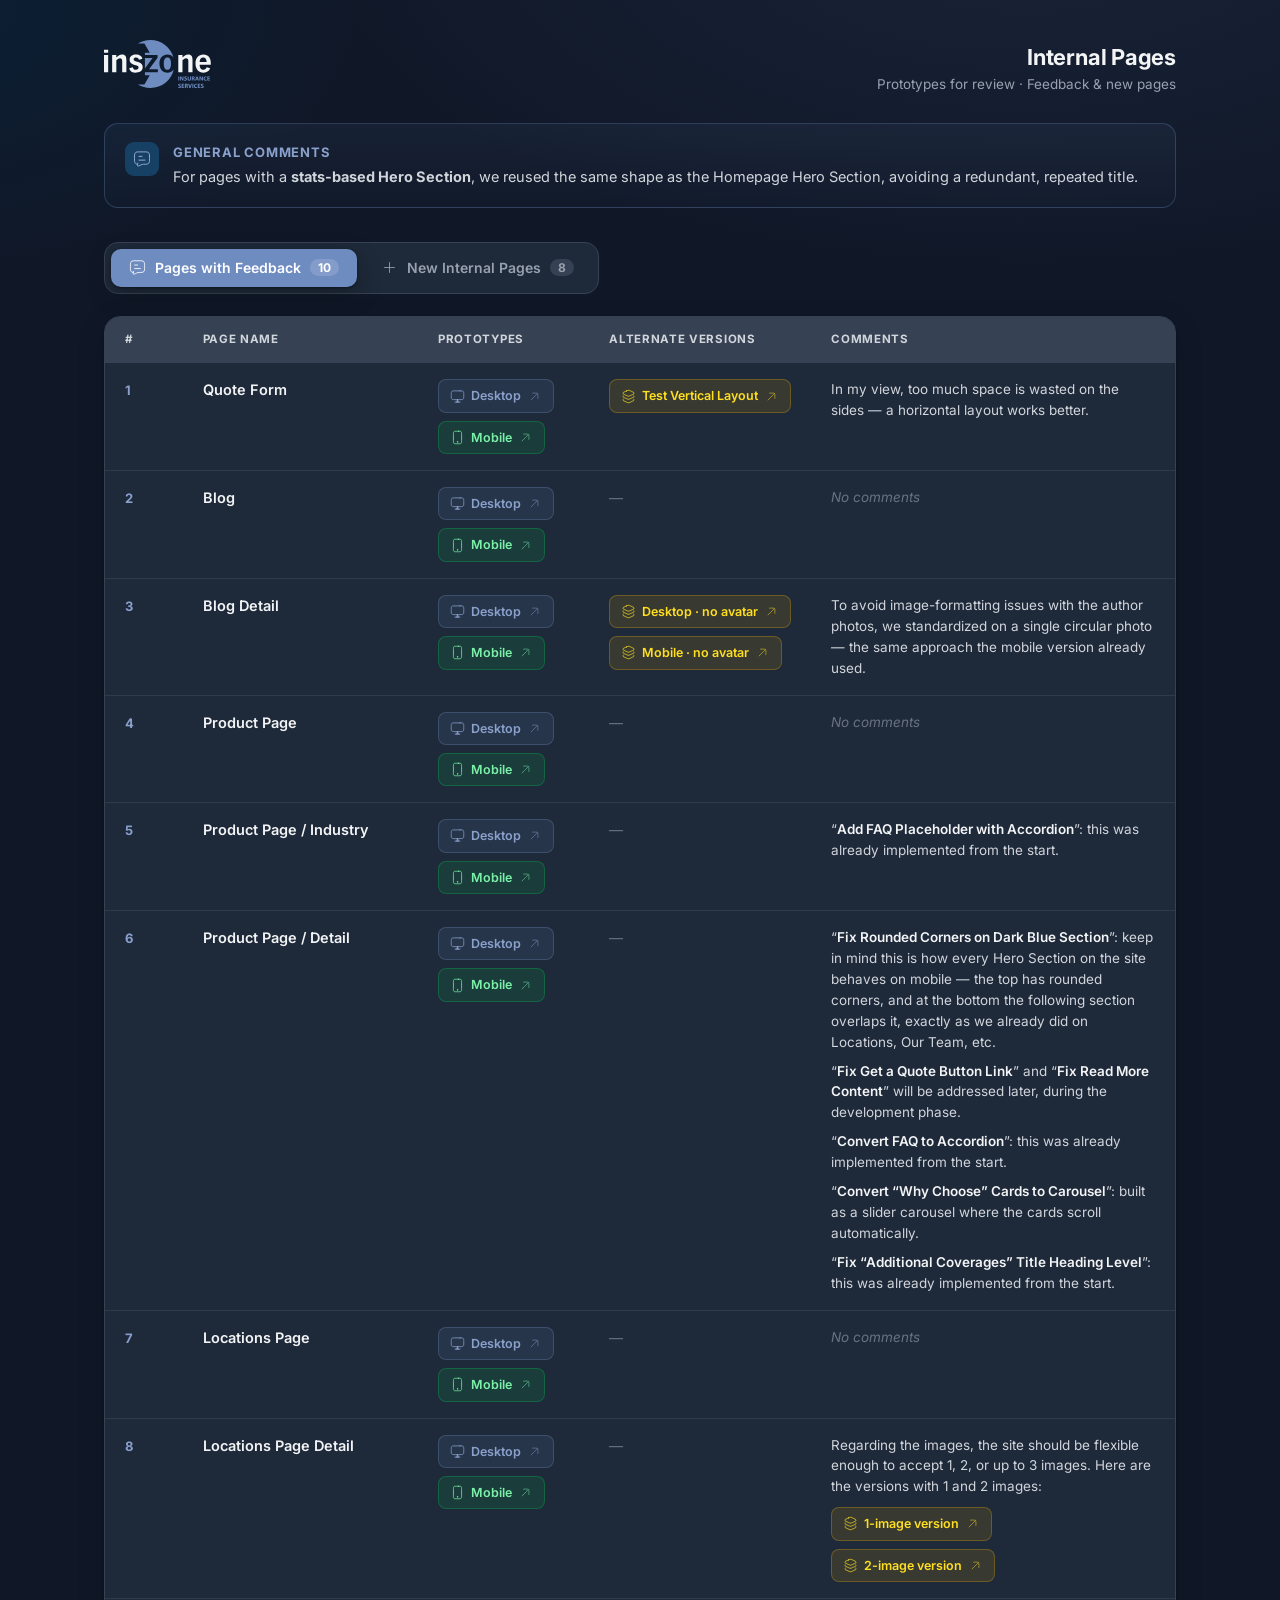
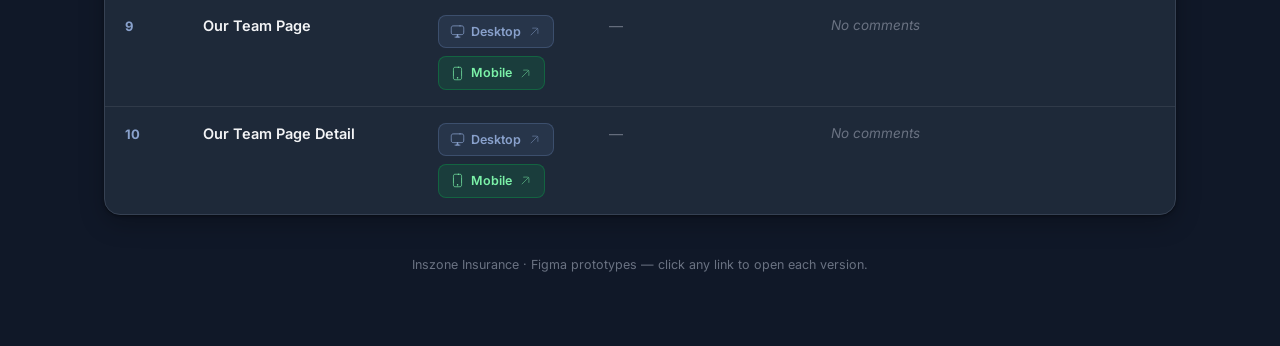
==== index.html @ a1812010 "Locations links 6" ====
<!doctype html>
<html lang="en" data-theme="dark">

<head>
  <meta charset="utf-8" />
  <meta name="viewport" content="width=device-width, initial-scale=1" />
  <title>Inszone · Internal Pages — Prototypes & Feedback</title>
  <link rel="preconnect" href="https://fonts.googleapis.com" />
  <link rel="preconnect" href="https://fonts.gstatic.com" crossorigin />
  <link href="https://fonts.googleapis.com/css2?family=Inter:wght@400;500;600;700;800&display=swap" rel="stylesheet" />
  <link rel="stylesheet" href="styles.css" />
</head>

<body>
  <div class="wrap">
    <header class="page-head">
      <div class="brand">
        <svg class="brand-logo" width="89" height="40" viewBox="0 0 89 40" fill="none"
          xmlns="http://www.w3.org/2000/svg" role="img" aria-label="Inszone Insurance">
          <path
            d="M52.8321 27.2317C48.7691 27.2317 46.2071 24.3753 46.2071 19.656C46.2071 15.2256 48.7939 12.1767 52.8321 12.1767C55.078 12.1767 56.7878 13.0545 57.9149 14.5212C55.5315 6.14474 47.8427 0 38.708 0C34.9007 0 31.3435 1.06769 28.3114 2.91965H33.6911L38.1087 10.5806H34.0925V12.4711H44.6374V14.8156L37.5781 24.4744H44.8794V26.9428H34.0952V29.4194H38.1114L33.6939 37.0776H28.3142C31.3435 38.9323 34.9034 40 38.7107 40C48.2386 40 56.194 33.3159 58.1925 24.3863C57.0242 26.1998 55.1357 27.2317 52.8348 27.2317M49.8302 19.7056C49.8302 23.3599 50.993 24.7661 52.8293 24.7661C54.6656 24.7661 55.8257 23.3599 55.8257 19.7056C55.8257 16.0512 54.6684 14.6478 52.8293 14.6478C50.9903 14.6478 49.8302 16.1502 49.8302 19.7056ZM34.0897 14.9367V23.7232L40.4755 14.9367H34.0897Z"
            fill="#6F8CC0" />
          <path d="M0 8.13704H3.48017V10.7265H0V8.13704ZM0 12.4711H3.48017V26.9455H0V12.4711Z" fill="#F3F4F6" />
          <path
            d="M15.1605 17.1904C15.1605 15.8338 14.4842 15.1321 13.3462 15.1321C12.2081 15.1321 11.5346 15.7622 10.2756 16.9455V26.9428H6.79265V12.4684H10.2756V14.623C11.4356 13.5058 13.008 12.1739 15.1137 12.1739C17.9424 12.1739 18.6434 14.3038 18.6434 16.4364V26.9428H15.1632V17.1877L15.1605 17.1904Z"
            fill="#F3F4F6" />
          <path
            d="M29.0866 16.4392C28.8915 15.7347 28.5313 14.5019 26.5741 14.5019C25.6312 14.5019 24.6856 14.9862 24.6856 16.12C24.6856 17.1877 25.5817 17.4766 26.2085 17.694L28.9904 18.6131C30.9504 19.2433 32.2562 20.4073 32.2562 22.5592C32.2562 26.3126 29.2296 27.2317 26.0903 27.2317C22.3655 27.2317 21.2549 24.8129 20.9635 23.5526L23.9379 22.6335C24.3255 23.9653 25.0017 24.7633 26.5961 24.7633C28.1905 24.7633 28.776 23.6736 28.776 22.9472C28.8007 21.8822 28.0008 21.5438 27.1789 21.2988L24.955 20.5971C22.8988 19.967 21.3511 18.7837 21.3511 16.5823C21.3511 13.4342 23.8664 12.1767 26.5741 12.1767C29.8618 12.1767 31.459 13.8002 31.9895 15.5421L29.0894 16.4364L29.0866 16.4392Z"
            fill="#F3F4F6" />
          <path
            d="M70.2851 17.1904C70.2851 15.8338 69.6089 15.1321 68.4708 15.1321C67.3328 15.1321 66.6593 15.7622 65.403 16.9455V26.9428H61.9201V12.4684H65.403V14.623C66.5603 13.5058 68.1327 12.1739 70.2357 12.1739C73.0643 12.1739 73.7681 14.3038 73.7681 16.4364V26.9428H70.2851V17.1877V17.1904Z"
            fill="#F3F4F6" />
          <path
            d="M88.4695 23.5801C87.6942 25.4926 86.1466 27.2344 82.8588 27.2344C78.7959 27.2344 76.2311 24.3781 76.2311 19.6588C76.2311 15.2284 78.6255 12.1794 82.8808 12.1794C87.1362 12.1794 89 15.4485 89 19.2735V20.5806H79.7141C79.7141 22.3005 80.2941 24.7688 82.7846 24.7688C84.3598 24.7688 85.2779 23.5085 85.5171 22.6114L88.4667 23.5828L88.4695 23.5801ZM85.5198 18.2526C85.5198 15.9301 84.478 14.5982 82.7599 14.6478C80.6322 14.5982 79.835 16.3924 79.7141 18.2526H85.5198Z"
            fill="#F3F4F6" />
          <path d="M62.7118 30.366V33.8057H61.9366V30.366H62.7118Z" fill="#6F8CC0" />
          <path
            d="M63.3825 33.8085V30.3687H64.2897L65.0044 31.6291C65.2078 31.9923 65.4085 32.4216 65.5652 32.8096H65.5762C65.5295 32.3555 65.5157 31.8905 65.5157 31.3704V30.3687H66.2304V33.8085H65.414L64.68 32.4821C64.4766 32.1106 64.2457 31.6703 64.0835 31.2686H64.0643C64.089 31.7281 64.1 32.2124 64.1 32.7738V33.8112H63.3853L63.3825 33.8085Z"
            fill="#6F8CC0" />
          <path
            d="M66.9287 33.0077C67.1321 33.115 67.4592 33.2223 67.7919 33.2223C68.1492 33.2223 68.3389 33.0737 68.3389 32.8508C68.3389 32.628 68.1767 32.5124 67.7616 32.372C67.1898 32.1684 66.8132 31.852 66.8132 31.3511C66.8132 30.765 67.308 30.3192 68.1135 30.3192C68.5066 30.3192 68.787 30.3963 68.9904 30.4926L68.8172 31.1145C68.6853 31.0484 68.4351 30.9521 68.1025 30.9521C67.7699 30.9521 67.6022 31.1117 67.6022 31.2851C67.6022 31.5052 67.7918 31.6015 68.2399 31.7694C68.8475 31.995 69.1278 32.3115 69.1278 32.7958C69.1278 33.3737 68.688 33.8635 67.7451 33.8635C67.352 33.8635 66.9644 33.7562 66.772 33.6489L66.9314 33.0105L66.9287 33.0077Z"
            fill="#6F8CC0" />
          <path
            d="M70.4308 30.366V32.3418C70.4308 32.9389 70.659 33.2416 71.0521 33.2416C71.4452 33.2416 71.6844 32.9554 71.6844 32.3418V30.366H72.4596V32.295C72.4596 33.3572 71.9235 33.8635 71.0274 33.8635C70.1312 33.8635 69.6556 33.3792 69.6556 32.2867V30.366H70.4308Z"
            fill="#6F8CC0" />
          <path
            d="M73.1358 30.4183C73.386 30.3715 73.7543 30.3412 74.1722 30.3412C74.6835 30.3412 75.0381 30.4183 75.2827 30.6164C75.4917 30.7788 75.6044 31.0209 75.6044 31.3374C75.6044 31.7721 75.2937 32.0721 74.9968 32.1794V32.1959C75.236 32.2922 75.368 32.5179 75.4559 32.8343C75.5631 33.2278 75.6648 33.6764 75.7308 33.8085H74.9364C74.8841 33.7067 74.7989 33.4315 74.7027 33.0077C74.6065 32.5729 74.4581 32.4601 74.1364 32.4573H73.9083V33.8112H73.1386V30.421L73.1358 30.4183ZM73.9055 31.8932H74.2106C74.5983 31.8932 74.8292 31.7006 74.8292 31.3979C74.8292 31.0952 74.6147 30.9218 74.2574 30.9218C74.0677 30.9218 73.9605 30.9329 73.9055 30.9466V31.8932Z"
            fill="#6F8CC0" />
          <path
            d="M77.0008 32.9251L76.7617 33.8085H75.9562L77.0063 30.3687H78.0207L79.0928 33.8085H78.2571L77.9932 32.9251H77.0008ZM77.8723 32.3418L77.6578 31.6125C77.6029 31.4089 77.5396 31.1475 77.4902 30.9494H77.4736C77.4269 31.153 77.3719 31.4144 77.3197 31.6125L77.1108 32.3418H77.8723Z"
            fill="#6F8CC0" />
          <path
            d="M79.5519 33.8085V30.3687H80.459L81.1737 31.6291C81.3772 31.9923 81.5778 32.4216 81.7345 32.8096H81.7455C81.6988 32.3555 81.685 31.8905 81.685 31.3704V30.3687H82.3998V33.8085H81.5833L80.8494 32.4821C80.6459 32.1106 80.415 31.6703 80.2528 31.2686H80.2336C80.2583 31.7281 80.2693 32.2124 80.2693 32.7738V33.8112H79.5546L79.5519 33.8085Z"
            fill="#6F8CC0" />
          <path
            d="M85.5886 33.7094C85.4511 33.7755 85.124 33.858 84.7116 33.858C83.5241 33.858 82.9111 33.1123 82.9111 32.1326C82.9111 30.9631 83.7468 30.3165 84.7886 30.3165C85.19 30.3165 85.4978 30.399 85.6353 30.465L85.4731 31.0842C85.3192 31.0182 85.102 30.9576 84.8216 30.9576C84.2086 30.9576 83.7303 31.3291 83.7303 32.0969C83.7303 32.7821 84.1371 33.2141 84.8271 33.2141C85.0662 33.2141 85.3219 33.1673 85.4786 33.1013L85.5913 33.7149L85.5886 33.7094Z"
            fill="#6F8CC0" />
          <path
            d="M88.1506 32.3528H86.8861V33.1701H88.299V33.8085H86.1109V30.3687H88.2275V31.0072H86.8861V31.7226H88.1506V32.3555V32.3528Z"
            fill="#6F8CC0" />
          <path
            d="M61.9558 39.1332C62.1593 39.2405 62.4864 39.3478 62.819 39.3478C63.1764 39.3478 63.366 39.1992 63.366 38.9763C63.366 38.7534 63.2039 38.6379 62.7888 38.4975C62.217 38.2939 61.8404 37.9774 61.8404 37.4766C61.8404 36.8905 62.3352 36.4447 63.1406 36.4447C63.5337 36.4447 63.8141 36.5217 64.0175 36.6181L63.8444 37.24C63.7124 37.1739 63.4623 37.0776 63.1296 37.0776C62.797 37.0776 62.6293 37.2372 62.6293 37.4106C62.6293 37.6307 62.819 37.727 63.2671 37.8949C63.8746 38.1205 64.155 38.437 64.155 38.9213C64.155 39.4992 63.7152 39.989 62.7723 39.989C62.3792 39.989 61.9916 39.8817 61.7991 39.7743L61.9558 39.1359V39.1332Z"
            fill="#6F8CC0" />
          <path
            d="M66.7308 38.4783H65.4662V39.2955H66.8792V39.934H64.691V36.4942H66.8077V37.1326H65.4662V37.8481H66.7308V38.481V38.4783Z"
            fill="#6F8CC0" />
          <path
            d="M67.407 36.5438C67.6572 36.497 68.0255 36.4667 68.4434 36.4667C68.9547 36.4667 69.3093 36.5438 69.5539 36.7419C69.7629 36.9042 69.8756 37.1464 69.8756 37.4628C69.8756 37.8976 69.5649 38.1976 69.268 38.3049V38.3214C69.5072 38.4177 69.6391 38.6434 69.7271 38.9598C69.8343 39.3533 69.936 39.8019 70.002 39.934H69.2076C69.1553 39.8321 69.0701 39.557 68.9739 39.1332C68.8777 38.6984 68.7292 38.5856 68.4076 38.5828H68.1795V39.9367H67.4097V36.5465L67.407 36.5438ZM68.1795 38.0187H68.4846C68.8722 38.0187 69.1031 37.8261 69.1031 37.5234C69.1031 37.2207 68.8887 37.0473 68.5313 37.0473C68.3416 37.0473 68.2344 37.0583 68.1795 37.0721V38.0187Z"
            fill="#6F8CC0" />
          <path
            d="M71.217 39.934L70.1147 36.4942H70.9669L71.3847 37.9499C71.5029 38.3627 71.6101 38.7507 71.6899 39.18H71.7064C71.7943 38.7672 71.8988 38.3572 72.017 37.9664L72.4568 36.497H73.2843L72.1269 39.9367H71.2198L71.217 39.934Z"
            fill="#6F8CC0" />
          <path d="M74.4306 36.4942V39.934H73.6554V36.4942H74.4306Z" fill="#6F8CC0" />
          <path
            d="M77.6221 39.8376C77.4846 39.9037 77.1575 39.9862 76.7452 39.9862C75.5576 39.9862 74.9446 39.2405 74.9446 38.2609C74.9446 37.0914 75.7803 36.4447 76.8222 36.4447C77.2235 36.4447 77.5314 36.5272 77.6688 36.5933L77.5066 37.2124C77.3527 37.1464 77.1355 37.0859 76.8551 37.0859C76.2421 37.0859 75.7638 37.4573 75.7638 38.2251C75.7638 38.9103 76.1707 39.3423 76.8606 39.3423C77.0998 39.3423 77.3554 39.2955 77.5121 39.2295L77.6248 39.8431L77.6221 39.8376Z"
            fill="#6F8CC0" />
          <path
            d="M80.1841 38.4783H78.9196V39.2955H80.3326V39.934H78.1444V36.4942H80.2611V37.1326H78.9196V37.8481H80.1841V38.481V38.4783Z"
            fill="#6F8CC0" />
          <path
            d="M80.8878 39.1332C81.0913 39.2405 81.4184 39.3478 81.751 39.3478C82.1084 39.3478 82.2981 39.1992 82.2981 38.9763C82.2981 38.7534 82.1359 38.6379 81.7208 38.4975C81.149 38.2939 80.7724 37.9774 80.7724 37.4766C80.7724 36.8905 81.2672 36.4447 82.0726 36.4447C82.4657 36.4447 82.7461 36.5217 82.9496 36.6181L82.7764 37.24C82.6444 37.1739 82.3943 37.0776 82.0616 37.0776C81.729 37.0776 81.5613 37.2372 81.5613 37.4106C81.5613 37.6307 81.751 37.727 82.1991 37.8949C82.8066 38.1205 83.087 38.437 83.087 38.9213C83.087 39.4992 82.6472 39.989 81.7043 39.989C81.3112 39.989 80.9236 39.8817 80.7312 39.7743L80.8878 39.1359V39.1332Z"
            fill="#6F8CC0" />
        </svg>
      </div>
      <div class="brand-text">
        <h1>Internal Pages</h1>
        <p>Prototypes for review · Feedback &amp; new pages</p>
      </div>
    </header>

    <div class="callout">
      <div class="ico" data-icon="comment-01"></div>
      <div>
        <h2>General Comments</h2>
        <p>For pages with a <strong>stats-based Hero Section</strong>, we reused the same shape as the Homepage Hero
          Section, avoiding a redundant, repeated title.</p>
      </div>
    </div>

    <div class="tabs" role="tablist" aria-label="Page categories">
      <button class="tab" role="tab" aria-selected="true" aria-controls="panel-feedback" id="tab-feedback">
        <span class="ico-slot" data-icon="comment-01"></span> Pages with Feedback <span class="count" id="count-feedback"></span>
      </button>
      <button class="tab" role="tab" aria-selected="false" aria-controls="panel-new" id="tab-new">
        <span class="ico-slot" data-icon="add-01"></span> New Internal Pages <span class="count" id="count-new"></span>
      </button>
    </div>

    <section class="panel active" id="panel-feedback" role="tabpanel" aria-labelledby="tab-feedback">
      <div class="table-card">
        <div class="table-scroll">
          <table>
            <thead>
              <tr>
                <th class="col-num">#</th>
                <th class="col-name">Page name</th>
                <th class="col-links">Prototypes</th>
                <th class="col-variants">Alternate versions</th>
                <th class="col-notes">Comments</th>
              </tr>
            </thead>
            <tbody id="tbody-feedback"></tbody>
          </table>
        </div>
      </div>
    </section>

    <section class="panel" id="panel-new" role="tabpanel" aria-labelledby="tab-new">
      <div class="table-card">
        <div class="table-scroll">
          <table>
            <thead>
              <tr>
                <th class="col-num">#</th>
                <th class="col-name">Page name</th>
                <th class="col-links">Prototypes</th>
                <th class="col-variants">Alternate versions</th>
                <th class="col-notes">Comments</th>
              </tr>
            </thead>
            <tbody id="tbody-new"></tbody>
          </table>
        </div>
      </div>
    </section>

    <footer class="page-foot">
      Inszone Insurance · Figma prototypes — click any link to open each version.
    </footer>
  </div>

  <script>
    /* ─── Datos ──────────────────────────────────────────────────────────── */
    const feedbackPages = [
      {
        name: "Quote Form",
        links: [
          { label: "Desktop", url: "https://www.figma.com/proto/YZpbdZ5BFtrTsjHxauWKpy/INS---Website-Redesign---Quote-Form?node-id=11111-1021&p=f&t=vGOnBTK39bQbZpjL-0&scaling=scale-down-width&content-scaling=fixed&page-id=9163%3A3715&hotspot-hints=0&hide-ui=1" },
          { label: "Mobile", type: "mobile", url: "https://www.figma.com/proto/YZpbdZ5BFtrTsjHxauWKpy/INS---Website-Redesign---Quote-Form?node-id=11202-3881&t=vGOnBTK39bQbZpjL-0&scaling=scale-down&content-scaling=fixed&page-id=9291%3A5561&hotspot-hints=0&hide-ui=1" },
          { label: "Test Vertical Layout", type: "extra", url: "https://www.figma.com/proto/YZpbdZ5BFtrTsjHxauWKpy/INS---Website-Redesign---Quote-Form?node-id=11414-5012&t=vGOnBTK39bQbZpjL-0&scaling=scale-down&content-scaling=fixed&page-id=9291%3A5561&hotspot-hints=0&hide-ui=1" }
        ],
        note: "In my view, too much space is wasted on the sides — a horizontal layout works better."
      },
      {
        name: "Blog",
        links: [
          { label: "Desktop", url: "https://www.figma.com/proto/vEgeZ3MRr5txX6jMCiWAPV/INS---Internal-Pages-Redesign?node-id=11149-1131&t=s3FODKkLruFz8slt-0&scaling=scale-down-width&content-scaling=fixed&page-id=11123%3A5736&starting-point-node-id=11149%3A1131&hotspot-hints=0&hide-ui=1" },
          { label: "Mobile", type: "mobile", url: "https://www.figma.com/proto/vEgeZ3MRr5txX6jMCiWAPV/INS---Internal-Pages-Redesign?node-id=11622-3879&t=s3FODKkLruFz8slt-0&scaling=scale-down&content-scaling=fixed&page-id=11565%3A1147&hotspot-hints=0&hide-ui=1" }
        ],
        note: ""
      },
      {
        name: "Blog Detail",
        links: [
          { label: "Desktop", url: "https://www.figma.com/proto/vEgeZ3MRr5txX6jMCiWAPV/INS---Internal-Pages-Redesign?node-id=11482-3940&t=s3FODKkLruFz8slt-0&scaling=scale-down-width&content-scaling=fixed&page-id=11123%3A5736&starting-point-node-id=11149%3A1131&hotspot-hints=0&hide-ui=1" },
          { label: "Desktop · no avatar", type: "extra", url: "https://www.figma.com/proto/vEgeZ3MRr5txX6jMCiWAPV/INS---Internal-Pages-Redesign?node-id=12662-8195&t=s3FODKkLruFz8slt-0&scaling=scale-down-width&content-scaling=fixed&page-id=11123%3A5736&starting-point-node-id=11149%3A1131&hotspot-hints=0&hide-ui=1" },
          { label: "Mobile", type: "mobile", url: "https://www.figma.com/proto/vEgeZ3MRr5txX6jMCiWAPV/INS---Internal-Pages-Redesign?node-id=11886-3558&t=s3FODKkLruFz8slt-0&scaling=scale-down&content-scaling=fixed&page-id=11565%3A1147&hotspot-hints=0&hide-ui=1" },
          { label: "Mobile · no avatar", type: "extra", url: "https://www.figma.com/proto/vEgeZ3MRr5txX6jMCiWAPV/INS---Internal-Pages-Redesign?node-id=12662-8630&t=s3FODKkLruFz8slt-0&scaling=scale-down&content-scaling=fixed&page-id=11565%3A1147&hotspot-hints=0&hide-ui=1" }
        ],
        note: "To avoid image-formatting issues with the author photos, we standardized on a single circular photo — the same approach the mobile version already used."
      },
      {
        name: "Product Page",
        links: [
          { label: "Desktop", url: "https://www.figma.com/proto/vEgeZ3MRr5txX6jMCiWAPV/INS---Internal-Pages-Redesign?node-id=11125-1074&t=s3FODKkLruFz8slt-0&scaling=scale-down-width&content-scaling=fixed&page-id=11113%3A2894&starting-point-node-id=11125%3A1074&hotspot-hints=0&hide-ui=1" },
          { label: "Mobile", type: "mobile", url: "https://www.figma.com/proto/vEgeZ3MRr5txX6jMCiWAPV/INS---Internal-Pages-Redesign?node-id=11846-4566&t=s3FODKkLruFz8slt-0&scaling=scale-down&content-scaling=fixed&page-id=11846%3A4334&starting-point-node-id=11846%3A4566&hotspot-hints=0&hide-ui=1" }
        ],
        note: ""
      },
      {
        name: "Product Page / Industry",
        links: [
          { label: "Desktop", url: "https://www.figma.com/proto/vEgeZ3MRr5txX6jMCiWAPV/INS---Internal-Pages-Redesign?node-id=11288-3172&t=s3FODKkLruFz8slt-0&scaling=scale-down-width&content-scaling=fixed&page-id=11113%3A2894&starting-point-node-id=11125%3A1074&hotspot-hints=0&hide-ui=1" },
          { label: "Mobile", type: "mobile", url: "https://www.figma.com/proto/vEgeZ3MRr5txX6jMCiWAPV/INS---Internal-Pages-Redesign?node-id=11851-290&t=s3FODKkLruFz8slt-0&scaling=scale-down&content-scaling=fixed&page-id=11846%3A4334&starting-point-node-id=11846%3A4566&hotspot-hints=0&hide-ui=1" }
        ],
        note: "<p>“<strong>Add FAQ Placeholder with Accordion</strong>”: this was already implemented from the start.</p>"
      },
      {
        name: "Product Page / Detail",
        links: [
          { label: "Desktop", url: "https://www.figma.com/proto/vEgeZ3MRr5txX6jMCiWAPV/INS---Internal-Pages-Redesign?node-id=11303-2660&t=s3FODKkLruFz8slt-0&scaling=scale-down-width&content-scaling=fixed&page-id=11113%3A2894&starting-point-node-id=11125%3A1074&hotspot-hints=0&hide-ui=1" },
          { label: "Mobile", type: "mobile", url: "https://www.figma.com/proto/vEgeZ3MRr5txX6jMCiWAPV/INS---Internal-Pages-Redesign?node-id=11851-970&t=s3FODKkLruFz8slt-0&scaling=scale-down&content-scaling=fixed&page-id=11846%3A4334&starting-point-node-id=11846%3A4566&hotspot-hints=0&hide-ui=1" }
        ],
        note: "<p>“<strong>Fix Rounded Corners on Dark Blue Section</strong>”: keep in mind this is how every Hero Section on the site behaves on mobile — the top has rounded corners, and at the bottom the following section overlaps it, exactly as we already did on Locations, Our Team, etc.</p><p>“<strong>Fix Get a Quote Button Link</strong>” and “<strong>Fix Read More Content</strong>” will be addressed later, during the development phase.</p><p>“<strong>Convert FAQ to Accordion</strong>”: this was already implemented from the start.</p><p>“<strong>Convert “Why Choose” Cards to Carousel</strong>”: built as a slider carousel where the cards scroll automatically.</p><p>“<strong>Fix “Additional Coverages” Title Heading Level</strong>”: this was already implemented from the start.</p>"
      },
      {
        name: "Locations Page",
        links: [
          { label: "Desktop", url: "https://www.figma.com/proto/vEgeZ3MRr5txX6jMCiWAPV/INS---Internal-Pages-Redesign?node-id=12625-3320&t=mnhhRnVTNSueeBBx-0&scaling=scale-down-width&content-scaling=fixed&page-id=11515%3A2712&starting-point-node-id=11515%3A3116&hotspot-hints=0&hide-ui=1" },
          { label: "Mobile", type: "mobile", url: "https://www.figma.com/proto/vEgeZ3MRr5txX6jMCiWAPV/INS---Internal-Pages-Redesign?node-id=11853-3540&t=s3FODKkLruFz8slt-0&scaling=scale-down&content-scaling=fixed&page-id=11853%3A3539&starting-point-node-id=11853%3A3540&hotspot-hints=0&hide-ui=1" }
        ],
        note: ""
      },
      {
        name: "Locations Page Detail",
        links: [
          { label: "Desktop", url: "https://www.figma.com/proto/vEgeZ3MRr5txX6jMCiWAPV/INS---Internal-Pages-Redesign?node-id=11765-817&t=mnhhRnVTNSueeBBx-0&scaling=scale-down-width&content-scaling=fixed&page-id=11515%3A2712&starting-point-node-id=11515%3A3116&hotspot-hints=0&hide-ui=1" },
          { label: "Mobile", type: "mobile", url: "https://www.figma.com/proto/vEgeZ3MRr5txX6jMCiWAPV/INS---Internal-Pages-Redesign?node-id=11857-503&t=s3FODKkLruFz8slt-0&scaling=scale-down&content-scaling=fixed&page-id=11853%3A3539&starting-point-node-id=11853%3A3540&hotspot-hints=0&hide-ui=1" }
        ],
        note: "Regarding the images, the site should be flexible enough to accept 1, 2, or up to 3 images. Here are the versions with 1 and 2 images:",
        noteLinks: [
          { label: "1-image version", type: "extra", url: "https://www.figma.com/proto/vEgeZ3MRr5txX6jMCiWAPV/INS---Internal-Pages-Redesign?node-id=12653-8788&t=s3FODKkLruFz8slt-0&scaling=scale-down-width&content-scaling=fixed&page-id=11515%3A2712&starting-point-node-id=11515%3A3116&hotspot-hints=0&hide-ui=1" },
          { label: "2-image version", type: "extra", url: "https://www.figma.com/proto/vEgeZ3MRr5txX6jMCiWAPV/INS---Internal-Pages-Redesign?node-id=12653-8116&t=s3FODKkLruFz8slt-0&scaling=scale-down-width&content-scaling=fixed&page-id=11515%3A2712&starting-point-node-id=11515%3A3116&hotspot-hints=0&hide-ui=1" }
        ]
      },
      {
        name: "Our Team Page",
        links: [
          { label: "Desktop", url: "https://www.figma.com/proto/vEgeZ3MRr5txX6jMCiWAPV/INS---Internal-Pages-Redesign?node-id=12619-551&t=s3FODKkLruFz8slt-0&scaling=scale-down-width&content-scaling=fixed&page-id=11700%3A4657&starting-point-node-id=11727%3A1942&hotspot-hints=0&hide-ui=1" },
          { label: "Mobile", type: "mobile", url: "https://www.figma.com/proto/vEgeZ3MRr5txX6jMCiWAPV/INS---Internal-Pages-Redesign?node-id=12621-2985&t=s3FODKkLruFz8slt-0&scaling=scale-down&content-scaling=fixed&page-id=11860%3A2808&starting-point-node-id=11860%3A2809&hotspot-hints=0&hide-ui=1" }
        ],
        note: ""
      },
      {
        name: "Our Team Page Detail",
        links: [
          { label: "Desktop", url: "https://www.figma.com/proto/vEgeZ3MRr5txX6jMCiWAPV/INS---Internal-Pages-Redesign?node-id=12619-551&t=s3FODKkLruFz8slt-0&scaling=scale-down-width&content-scaling=fixed&page-id=11700%3A4657&starting-point-node-id=11727%3A1942&hotspot-hints=0&hide-ui=1" },
          { label: "Mobile", type: "mobile", url: "https://www.figma.com/proto/vEgeZ3MRr5txX6jMCiWAPV/INS---Internal-Pages-Redesign?node-id=12621-2985&t=s3FODKkLruFz8slt-0&scaling=scale-down&content-scaling=fixed&page-id=11860%3A2808&starting-point-node-id=11860%3A2809&hotspot-hints=0&hide-ui=1" }
        ],
        note: ""
      }
    ];

    const newPages = [
      {
        name: "About Us",
        links: [
          { label: "Desktop", url: "https://www.figma.com/proto/UpEOBiVgiO82fT0ThjLnTv/INS---Internal-Pages-Redesign---Phase-2?node-id=14439-1572&t=mnhhRnVTNSueeBBx-0&scaling=scale-down-width&content-scaling=fixed&page-id=12314%3A6522&hotspot-hints=0&hide-ui=1" },
          { label: "Mobile", type: "mobile", url: "https://www.figma.com/proto/UpEOBiVgiO82fT0ThjLnTv/INS---Internal-Pages-Redesign---Phase-2?node-id=14448-8901&t=mnhhRnVTNSueeBBx-0&scaling=scale-down&content-scaling=fixed&page-id=14448%3A8900&starting-point-node-id=14448%3A8901&hotspot-hints=0&hide-ui=1" }
        ],
        note: "For this page we organized the information so it isn't tiring or dull for the user to read, avoiding the large blocks of text the current site has. Even so, we'll work on a version with the horizontal timeline, as agreed in the meeting."
      },
      {
        name: "M&A",
        links: [
          { label: "Desktop", url: "https://www.figma.com/proto/UpEOBiVgiO82fT0ThjLnTv/INS---Internal-Pages-Redesign---Phase-2?node-id=14170-5424&t=0LzGRgh2VnkREP2Z-0&scaling=scale-down-width&content-scaling=fixed&page-id=12170%3A4449&hotspot-hints=0&hide-ui=1" },
          { label: "Mobile", type: "mobile", url: "https://www.figma.com/proto/UpEOBiVgiO82fT0ThjLnTv/INS---Internal-Pages-Redesign---Phase-2?node-id=14462-1022&t=0LzGRgh2VnkREP2Z-0&scaling=scale-down&content-scaling=fixed&page-id=14462%3A1021&starting-point-node-id=14462%3A1022&hotspot-hints=0&hide-ui=1" }
        ],
        note: ""
      },
      {
        name: "Careers",
        links: [
          { label: "Desktop", url: "https://www.figma.com/proto/UpEOBiVgiO82fT0ThjLnTv/INS---Internal-Pages-Redesign---Phase-2?node-id=12347-8917&t=mnhhRnVTNSueeBBx-0&scaling=scale-down-width&content-scaling=fixed&page-id=12347%3A8830&starting-point-node-id=12347%3A8917&hotspot-hints=0&hide-ui=1" },
          { label: "Mobile", type: "mobile", url: "https://www.figma.com/proto/UpEOBiVgiO82fT0ThjLnTv/INS---Internal-Pages-Redesign---Phase-2?node-id=12544-2409&t=mnhhRnVTNSueeBBx-0&scaling=scale-down&content-scaling=fixed&page-id=12544%3A811&hotspot-hints=0&hide-ui=1" }
        ],
        note: ""
      },
      {
        name: "Press",
        links: [
          { label: "Desktop", url: "https://www.figma.com/proto/UpEOBiVgiO82fT0ThjLnTv/INS---Internal-Pages-Redesign---Phase-2?node-id=12571-780&p=f&t=0LzGRgh2VnkREP2Z-0&scaling=scale-down-width&content-scaling=fixed&page-id=12571%3A613&starting-point-node-id=12571%3A780&hotspot-hints=0&hide-ui=1" },
          { label: "Mobile", type: "mobile", url: "https://www.figma.com/proto/UpEOBiVgiO82fT0ThjLnTv/INS---Internal-Pages-Redesign---Phase-2?node-id=14448-4623&p=f&t=0LzGRgh2VnkREP2Z-0&scaling=scale-down&content-scaling=fixed&page-id=14448%3A4541&hotspot-hints=0&hide-ui=1" }
        ],
        note: ""
      },
      {
        name: "Contact Us",
        links: [
          { label: "Desktop", url: "https://www.figma.com/proto/UpEOBiVgiO82fT0ThjLnTv/INS---Internal-Pages-Redesign---Phase-2?node-id=12584-5828&t=mnhhRnVTNSueeBBx-0&scaling=scale-down-width&content-scaling=fixed&page-id=12584%3A5661&starting-point-node-id=12584%3A5828&hotspot-hints=0&hide-ui=1" },
          { label: "Mobile", type: "mobile", url: "https://www.figma.com/proto/UpEOBiVgiO82fT0ThjLnTv/INS---Internal-Pages-Redesign---Phase-2?node-id=14448-6550&t=mnhhRnVTNSueeBBx-0&scaling=scale-down&content-scaling=fixed&page-id=14448%3A6549&hotspot-hints=0&hide-ui=1" }
        ],
        note: ""
      },
      {
        name: "Inszone Culture",
        links: [
          { label: "Desktop", url: "https://www.figma.com/proto/UpEOBiVgiO82fT0ThjLnTv/INS---Internal-Pages-Redesign---Phase-2?node-id=14262-705&p=f&t=0LzGRgh2VnkREP2Z-0&scaling=scale-down-width&content-scaling=fixed&page-id=14109%3A8907&hotspot-hints=0&hide-ui=1" },
          { label: "Mobile", type: "mobile", url: "https://www.figma.com/proto/UpEOBiVgiO82fT0ThjLnTv/INS---Internal-Pages-Redesign---Phase-2?node-id=14451-7239&p=f&t=0LzGRgh2VnkREP2Z-0&scaling=scale-down&content-scaling=fixed&page-id=14391%3A723&hotspot-hints=0&hide-ui=1" }
        ],
        note: ""
      },
      {
        name: "Privacy Policy",
        links: [
          { label: "Desktop", url: "https://www.figma.com/proto/UpEOBiVgiO82fT0ThjLnTv/INS---Internal-Pages-Redesign---Phase-2?node-id=14512-8087&p=f&t=0LzGRgh2VnkREP2Z-0&scaling=scale-down-width&content-scaling=fixed&page-id=14512%3A2503&hotspot-hints=0&hide-ui=1" },
          { label: "Mobile", type: "mobile", url: "https://www.figma.com/proto/UpEOBiVgiO82fT0ThjLnTv/INS---Internal-Pages-Redesign---Phase-2?node-id=14531-2356&p=f&t=0LzGRgh2VnkREP2Z-0&scaling=scale-down&content-scaling=fixed&page-id=14529%3A500&hotspot-hints=0&hide-ui=1" }
        ],
        note: ""
      },
      {
        name: "Terms of Use",
        links: [
          { label: "Desktop", url: "https://www.figma.com/proto/UpEOBiVgiO82fT0ThjLnTv/INS---Internal-Pages-Redesign---Phase-2?node-id=14531-2637&t=0LzGRgh2VnkREP2Z-0&scaling=scale-down-width&content-scaling=fixed&page-id=14523%3A275&hotspot-hints=0&hide-ui=1" },
          { label: "Mobile", type: "mobile", url: "https://www.figma.com/proto/UpEOBiVgiO82fT0ThjLnTv/INS---Internal-Pages-Redesign---Phase-2?node-id=14529-1916&p=f&t=0LzGRgh2VnkREP2Z-0&scaling=scale-down&content-scaling=fixed&page-id=14529%3A723&hotspot-hints=0&hide-ui=1" }
        ],
        note: ""
      }
    ];

    /* ─── Icons ──────────────────────────────────────────────────────────────
       HugeIcons (stroke-rounded) as inline SVG on a 24×24 canvas. Stroke width
       is driven by the CSS var --icon-stroke (see styles.css) so it can be
       thinned globally. Only the path `d` data is stored here. */
    const ICONS = {
      "comment-01": [
        "M8 13.5H16M8 8.5H12",
        "M6.09881 19C4.7987 18.8721 3.82475 18.4816 3.17157 17.8284C2 16.6569 2 14.7712 2 11V10.5C2 6.72876 2 4.84315 3.17157 3.67157C4.34315 2.5 6.22876 2.5 10 2.5H14C17.7712 2.5 19.6569 2.5 20.8284 3.67157C22 4.84315 22 6.72876 22 10.5V11C22 14.7712 22 16.6569 20.8284 17.8284C19.6569 19 17.7712 19 14 19C13.4395 19.0125 12.9931 19.0551 12.5546 19.155C11.3562 19.4309 10.2465 20.0441 9.14987 20.5789C7.58729 21.3408 6.806 21.7218 6.31569 21.3651C5.37769 20.6665 6.29454 18.5019 6.5 17.5"
      ],
      "add-01": [
        "M12.001 5.00003V19.002",
        "M19.002 12.002L4.99998 12.002"
      ],
      "computer": [
        "M14 21H16M14 21C13.1716 21 12.5 20.3284 12.5 19.5V17L12 17M14 21H10M10 21H8M10 21C10.8284 21 11.5 20.3284 11.5 19.5V17L12 17M12 17V21",
        "M16 3H8C5.17157 3 3.75736 3 2.87868 3.87868C2 4.75736 2 6.17157 2 9V11C2 13.8284 2 15.2426 2.87868 16.1213C3.75736 17 5.17157 17 8 17H16C18.8284 17 20.2426 17 21.1213 16.1213C22 15.2426 22 13.8284 22 11V9C22 6.17157 22 4.75736 21.1213 3.87868C20.2426 3 18.8284 3 16 3Z"
      ],
      "smart-phone-01": [
        "M13.5 2H10.5C8.14298 2 6.96447 2 6.23223 2.73223C5.5 3.46447 5.5 4.64298 5.5 7V17C5.5 19.357 5.5 20.5355 6.23223 21.2678C6.96447 22 8.14298 22 10.5 22H13.5C15.857 22 17.0355 22 17.7678 21.2678C18.5 20.5355 18.5 19.357 18.5 17V7C18.5 4.64298 18.5 3.46447 17.7678 2.73223C17.0355 2 15.857 2 13.5 2Z",
        "M12.125 19H12M12.25 19C12.25 19.1381 12.1381 19.25 12 19.25C11.8619 19.25 11.75 19.1381 11.75 19C11.75 18.8619 11.8619 18.75 12 18.75C12.1381 18.75 12.25 18.8619 12.25 19Z"
      ],
      "layers-01": [
        "M8.64298 3.14559L6.93816 3.93362C4.31272 5.14719 3 5.75397 3 6.75C3 7.74603 4.31272 8.35281 6.93817 9.56638L8.64298 10.3544C10.2952 11.1181 11.1214 11.5 12 11.5C12.8786 11.5 13.7048 11.1181 15.357 10.3544L17.0618 9.56638C19.6873 8.35281 21 7.74603 21 6.75C21 5.75397 19.6873 5.14719 17.0618 3.93362L15.357 3.14559C13.7048 2.38186 12.8786 2 12 2C11.1214 2 10.2952 2.38186 8.64298 3.14559Z",
        "M20.788 11.0972C20.9293 11.2959 21 11.5031 21 11.7309C21 12.7127 19.6873 13.3109 17.0618 14.5072L15.357 15.284C13.7048 16.0368 12.8786 16.4133 12 16.4133C11.1214 16.4133 10.2952 16.0368 8.64298 15.284L6.93817 14.5072C4.31272 13.3109 3 12.7127 3 11.7309C3 11.5031 3.07067 11.2959 3.212 11.0972",
        "M20.3767 16.2661C20.7922 16.5971 21 16.927 21 17.3176C21 18.2995 19.6873 18.8976 17.0618 20.0939L15.357 20.8707C13.7048 21.6236 12.8786 22 12 22C11.1214 22 10.2952 21.6236 8.64298 20.8707L6.93817 20.0939C4.31272 18.8976 3 18.2995 3 17.3176C3 16.927 3.20778 16.5971 3.62334 16.2661"
      ],
      "arrow-up-right-01": [
        "M9 6.65032C9 6.65032 15.9383 6.10759 16.9154 7.08463C17.8924 8.06167 17.3496 15 17.3496 15M16.5 7.5L6.5 17.5"
      ]
    };

    function icon(name, extraClass) {
      const paths = (ICONS[name] || []).map(d => `<path d="${d}" />`).join("");
      return `<svg class="ico-svg${extraClass ? " " + extraClass : ""}" viewBox="0 0 24 24" aria-hidden="true">${paths}</svg>`;
    }

    /* ─── Render ─────────────────────────────────────────────────────────── */
    const typeIcon = { desktop: "computer", mobile: "smart-phone-01", extra: "layers-01" };

    function chip(l) {
      const type = l.type || "desktop";
      const cls = type === "mobile" ? "lnk mobile" : type === "extra" ? "lnk extra" : "lnk";
      const lead = icon(typeIcon[type]);
      const arrow = icon("arrow-up-right-01", "ico-arrow");
      return `<a class="${cls}" href="${l.url}" target="_blank" rel="noopener">${lead}<span>${l.label}</span>${arrow}</a>`;
    }

    function renderRows(pages, tbodyId) {
      const html = pages.map((p, i) => {
        const main = p.links.filter(l => l.type !== "extra");
        const variants = p.links.filter(l => l.type === "extra");
        const mainHtml = `<div class="links">${main.map(chip).join("")}</div>`;
        const variantsHtml = variants.length
          ? `<div class="links">${variants.map(chip).join("")}</div>`
          : `<span class="dash">—</span>`;
        let notes;
        if (p.note) {
          notes = `<div class="notes">${p.note}</div>`;
          if (p.noteLinks) {
            notes += `<div class="note-links">${p.noteLinks.map(chip).join("")}</div>`;
          }
        } else {
          notes = `<div class="notes empty">No comments</div>`;
        }
        return `<tr>
          <td class="col-num"><span class="pg-num">${i + 1}</span></td>
          <td><span class="pg-name">${p.name}</span></td>
          <td>${mainHtml}</td>
          <td>${variantsHtml}</td>
          <td>${notes}</td>
        </tr>`;
      }).join("");
      document.getElementById(tbodyId).innerHTML = html;
    }

    renderRows(feedbackPages, "tbody-feedback");
    renderRows(newPages, "tbody-new");
    document.getElementById("count-feedback").textContent = feedbackPages.length;
    document.getElementById("count-new").textContent = newPages.length;

    /* Fill static icon slots (callout + tabs). */
    document.querySelectorAll("[data-icon]").forEach(el => { el.innerHTML = icon(el.dataset.icon); });

    /* ─── Tabs ───────────────────────────────────────────────────────────── */
    const tabs = document.querySelectorAll('.tab');
    tabs.forEach(tab => {
      tab.addEventListener('click', () => {
        tabs.forEach(t => {
          const selected = t === tab;
          t.setAttribute('aria-selected', selected);
          document.getElementById(t.getAttribute('aria-controls')).classList.toggle('active', selected);
        });
      });
    });
  </script>
</body>

</html>
---- styles.css ----
/* ─── Brand tokens (Inszone — Dark mode) ─────────────────────────────── */
:root {
  --font-sans: 'Inter', system-ui, -apple-system, sans-serif;

  /* Surfaces */
  --surface-app: #101828;
  --surface-card: #1E2939;
  --surface-raised: #364153;
  --surface-hover: #2b384a;

  /* Borders */
  --border-default: #364153;
  --border-strong: #4A5565;
  --border-muted: #1E2939;

  /* Text */
  --text-strong: #F3F4F6;
  --text-default: #D1D5DC;
  --text-muted: #99A1AF;
  --text-subtle: #6A7282;

  /* Primary (blue) — dark ramp */
  --primary-300: #436692;
  --primary-400: #5979A9;
  --primary-500: #6F8CC0;
  --primary-600: #89A1CC;
  --primary-700: #A4B6D8;
  --primary-soft-bg: #164165;
  --primary-deep: #002E4E;

  /* Accents for link types */
  --desktop-fg: #89A1CC;
  --desktop-bg: rgba(111, 140, 192, 0.12);
  --desktop-br: rgba(111, 140, 192, 0.30);
  --mobile-fg: #7BF1A8;
  --mobile-bg: rgba(0, 201, 80, 0.12);
  --mobile-br: rgba(0, 201, 80, 0.28);
  --extra-fg: #FFDF20;
  --extra-bg: rgba(240, 177, 0, 0.12);
  --extra-br: rgba(240, 177, 0, 0.28);

  --shadow: 0 1px 3px rgba(0, 0, 0, 0.4), 0 8px 24px rgba(0, 0, 0, 0.25);

  /* Icon stroke width (HugeIcons ships at 1.5 — thinned here). */
  --icon-stroke: 1.2;
}

/* Inline HugeIcons SVG — stroke driven by --icon-stroke so all icons thin together. */
svg.ico-svg {
  width: 1em;
  height: 1em;
  fill: none;
  stroke: currentColor;
  stroke-width: var(--icon-stroke);
  stroke-linecap: round;
  stroke-linejoin: round;
  flex-shrink: 0;
  vertical-align: -0.15em;
}

* {
  box-sizing: border-box;
}

html,
body {
  height: 100%;
}

body {
  margin: 0;
  font-family: var(--font-sans);
  color: var(--text-default);
  background:
    radial-gradient(1200px 600px at 80% -10%, rgba(111, 140, 192, 0.10), transparent 60%),
    radial-gradient(900px 500px at -10% 0%, rgba(0, 46, 78, 0.35), transparent 55%),
    var(--surface-app);
  background-attachment: fixed;
  line-height: 1.55;
  -webkit-font-smoothing: antialiased;
}

.wrap {
  max-width: 1120px;
  margin: 0 auto;
  padding: 40px 24px 72px;
}

/* ─── Header ─────────────────────────────────────────────────────────── */
header.page-head {
  display: flex;
  flex-wrap: wrap;
  align-items: flex-start;
  justify-content: space-between;
  gap: 20px;
}

.brand {
  display: flex;
  align-items: center;
  gap: 16px;
}

.brand-logo {
  height: 48px;
  width: auto;
  flex-shrink: 0;
}

.brand-text h1 {
  margin: 0;
  font-size: 22px;
  font-weight: 700;
  color: var(--text-strong);
  letter-spacing: -0.01em;
  text-align: right;
}

.brand-text p {
  margin: 0;
  font-size: 13.5px;
  color: var(--text-muted);
  text-align: right;
}

.meta {
  text-align: right;
  font-size: 12.5px;
  color: var(--text-subtle);
}

.meta .badge {
  display: inline-block;
  padding: 4px 10px;
  border-radius: 999px;
  background: var(--primary-soft-bg);
  color: var(--primary-700);
  font-weight: 600;
  font-size: 12px;
  margin-bottom: 6px;
}

/* ─── General comments callout ──────────────────────────────────────── */
.callout {
  margin-top: 28px;
  display: flex;
  gap: 14px;
  padding: 18px 20px;
  background: linear-gradient(180deg, rgba(111, 140, 192, 0.08), rgba(111, 140, 192, 0.02));
  border: 1px solid var(--desktop-br);
  border-radius: 14px;
}

.callout .ico {
  flex-shrink: 0;
  width: 34px;
  height: 34px;
  border-radius: 9px;
  background: var(--primary-soft-bg);
  color: var(--primary-700);
  display: grid;
  place-items: center;
  font-size: 18px;
}

.callout h2 {
  margin: 0 0 4px;
  font-size: 13px;
  text-transform: uppercase;
  letter-spacing: 0.06em;
  color: var(--primary-600);
  font-weight: 700;
}

.callout p {
  margin: 0;
  font-size: 14.5px;
  color: var(--text-default);
}

/* ─── Tabs ───────────────────────────────────────────────────────────── */
.tabs {
  display: flex;
  gap: 6px;
  margin: 34px 0 0;
  padding: 6px;
  background: var(--surface-card);
  border: 1px solid var(--border-default);
  border-radius: 14px;
  width: fit-content;
  max-width: 100%;
  flex-wrap: wrap;
}

.tab {
  appearance: none;
  border: 0;
  cursor: pointer;
  font-family: inherit;
  font-size: 14px;
  font-weight: 600;
  color: var(--text-muted);
  background: transparent;
  padding: 10px 18px;
  border-radius: 10px;
  display: flex;
  align-items: center;
  gap: 9px;
  transition: color .18s ease, background .18s ease;
}

.tab svg.ico-svg {
  width: 17px;
  height: 17px;
}

.tab:hover {
  color: var(--text-default);
}

.tab[aria-selected="true"] {
  background: var(--primary-500);
  color: #fff;
  box-shadow: var(--shadow);
}

.tab .count {
  font-size: 12px;
  font-weight: 700;
  padding: 1px 8px;
  border-radius: 999px;
  background: rgba(255, 255, 255, 0.14);
  color: inherit;
}

.tab[aria-selected="false"] .count {
  background: var(--surface-raised);
  color: var(--text-muted);
}

/* ─── Panels & table ────────────────────────────────────────────────── */
.panel {
  display: none;
  margin-top: 22px;
}

.panel.active {
  display: block;
  animation: fade .25s ease;
}

@keyframes fade {
  from {
    opacity: 0;
    transform: translateY(6px);
  }

  to {
    opacity: 1;
    transform: none;
  }
}

.table-card {
  background: var(--surface-card);
  border: 1px solid var(--border-default);
  border-radius: 16px;
  overflow: hidden;
  box-shadow: var(--shadow);
}

.table-scroll {
  overflow-x: auto;
}

table {
  width: 100%;
  border-collapse: collapse;
  min-width: 860px;
}

thead th {
  text-align: left;
  font-size: 11.5px;
  text-transform: uppercase;
  letter-spacing: 0.06em;
  font-weight: 700;
  padding: 14px 20px;
  background: var(--surface-raised);
  border-bottom: 1px solid var(--border-default);
  white-space: nowrap;
}

tbody td {
  padding: 16px 20px;
  border-bottom: 1px solid rgba(255, 255, 255, 0.08);
  vertical-align: top;
  font-size: 14px;
}

tbody tr:last-child td {
  border-bottom: 0;
}

tbody tr {
  transition: background .15s ease;
}

tbody tr:hover {
  background: var(--surface-hover);
}

.col-num {
  width: 48px;
}

.col-name {
  width: 22%;
}

.col-links {
  width: 16%;
}

.col-variants {
  width: 20%;
}

.col-notes {
  width: 34%;
}

.pg-name {
  font-weight: 600;
  color: var(--text-strong);
  font-size: 14.5px;
}

.pg-num {
  display: inline-block;
  font-size: 13px;
  font-weight: 700;
  color: var(--primary-600);
}

.dash {
  color: var(--text-subtle);
}

/* Link chips */
.links {
  display: flex;
  flex-wrap: wrap;
  gap: 8px;
}

.lnk {
  display: inline-flex;
  align-items: center;
  gap: 6px;
  text-decoration: none;
  font-size: 12.5px;
  font-weight: 600;
  padding: 6px 11px;
  border-radius: 8px;
  border: 1px solid var(--desktop-br);
  background: var(--desktop-bg);
  color: var(--desktop-fg);
  transition: transform .12s ease, filter .15s ease;
  white-space: nowrap;
}

.lnk:hover {
  filter: brightness(1.25);
  transform: translateY(-1px);
}

.lnk.mobile {
  color: var(--mobile-fg);
  background: var(--mobile-bg);
  border-color: var(--mobile-br);
}

.lnk.extra {
  color: var(--extra-fg);
  background: var(--extra-bg);
  border-color: var(--extra-br);
}

.lnk svg.ico-svg {
  width: 15px;
  height: 15px;
}

.lnk .ico-arrow {
  width: 13px;
  height: 13px;
  opacity: 0.65;
}

.notes {
  color: var(--text-default);
  font-size: 13.5px;
}

.notes p {
  margin: 0 0 8px;
}

.notes p:last-child {
  margin-bottom: 0;
}

.notes strong {
  color: var(--text-strong);
  font-weight: 600;
}

.notes.empty {
  color: var(--text-subtle);
  font-style: italic;
}

.notes a {
  color: var(--primary-600);
  font-weight: 600;
}

.note-links {
  display: flex;
  flex-wrap: wrap;
  gap: 8px;
  margin-top: 10px;
}

footer.page-foot {
  margin-top: 40px;
  text-align: center;
  font-size: 12.5px;
  color: var(--text-subtle);
}

@media (max-width: 640px) {
  .wrap {
    padding: 28px 16px 56px;
  }

  .meta {
    text-align: left;
  }

  .brand-text h1 {
    font-size: 19px;
  }
}
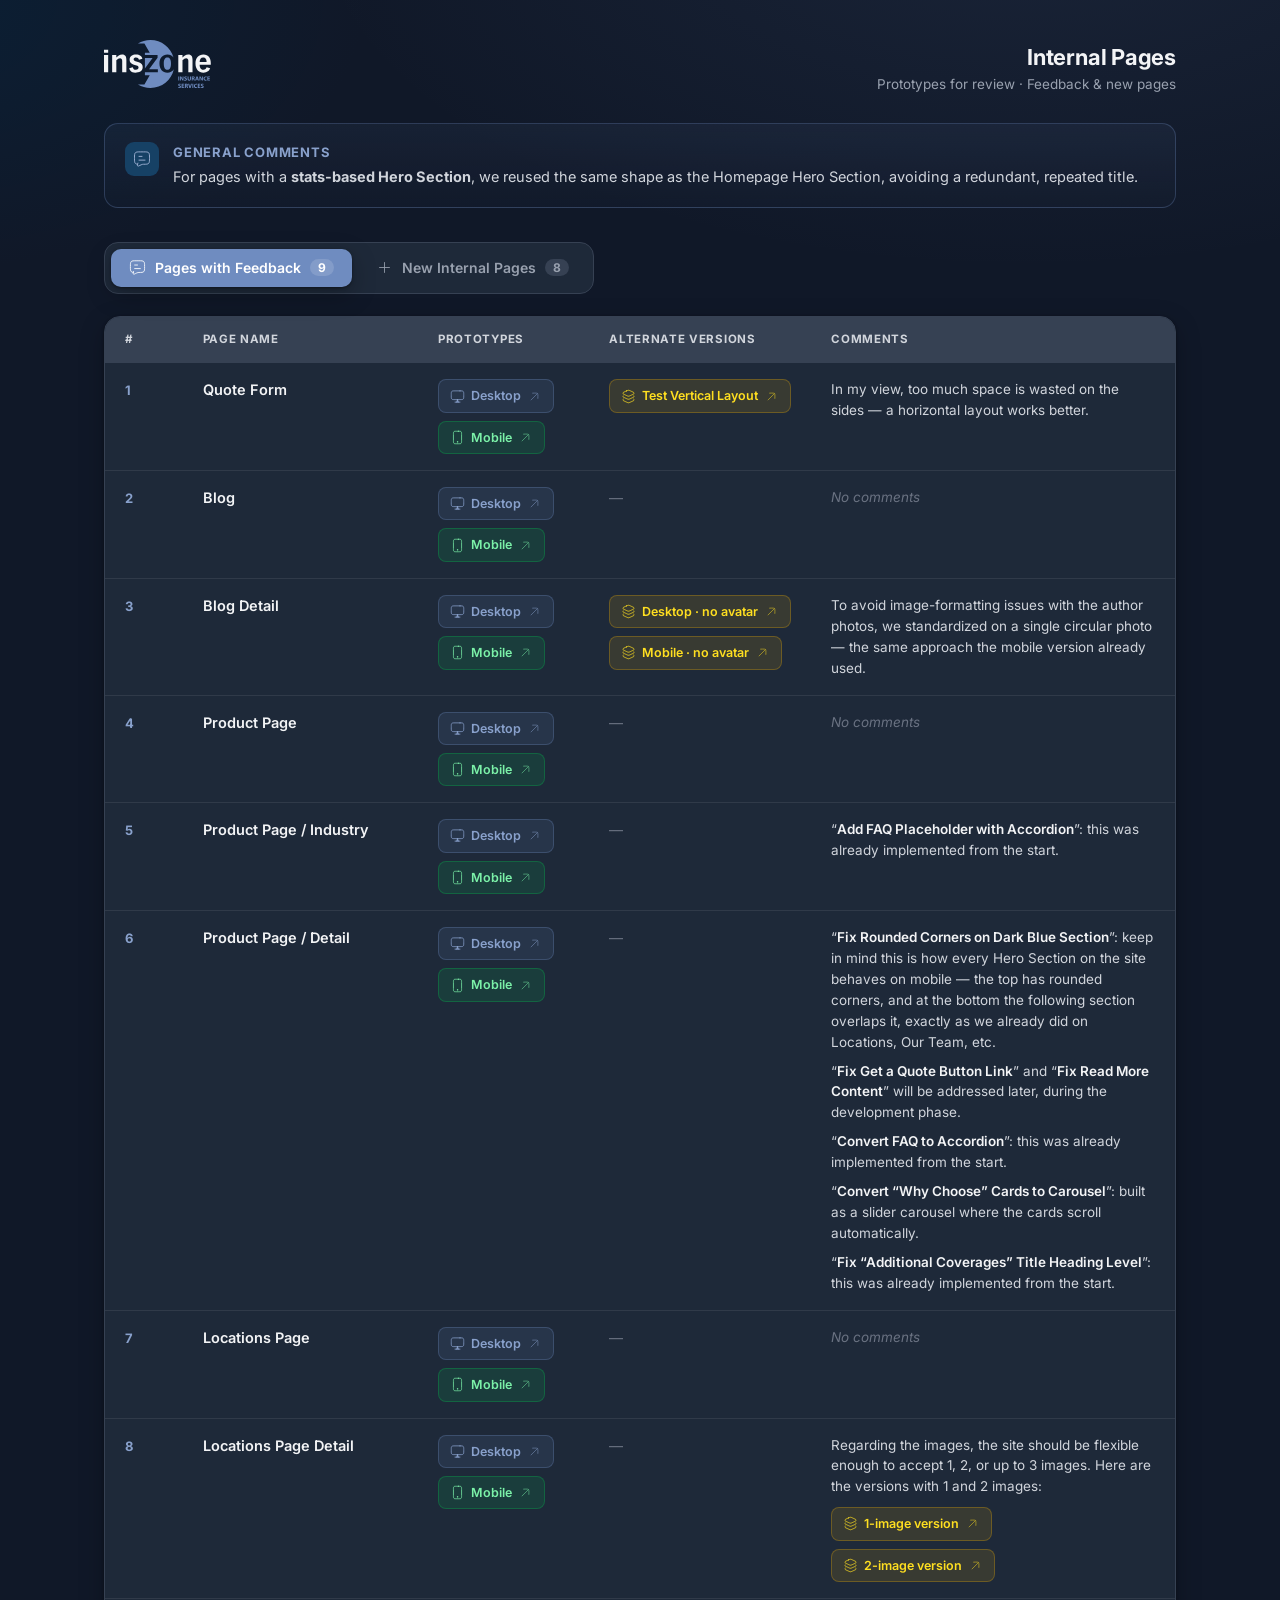
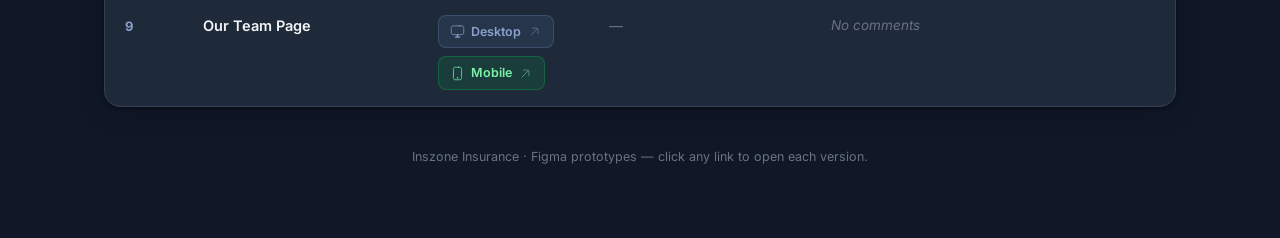
==== commit fbfb1f31: "Our Team Page Detail Deleted" ====
--- a/index.html
+++ b/index.html
@@ -225,14 +225,6 @@
       },
       {
         name: "Our Team Page",
-        links: [
-          { label: "Desktop", url: "https://www.figma.com/proto/vEgeZ3MRr5txX6jMCiWAPV/INS---Internal-Pages-Redesign?node-id=12619-551&t=s3FODKkLruFz8slt-0&scaling=scale-down-width&content-scaling=fixed&page-id=11700%3A4657&starting-point-node-id=11727%3A1942&hotspot-hints=0&hide-ui=1" },
-          { label: "Mobile", type: "mobile", url: "https://www.figma.com/proto/vEgeZ3MRr5txX6jMCiWAPV/INS---Internal-Pages-Redesign?node-id=12621-2985&t=s3FODKkLruFz8slt-0&scaling=scale-down&content-scaling=fixed&page-id=11860%3A2808&starting-point-node-id=11860%3A2809&hotspot-hints=0&hide-ui=1" }
-        ],
-        note: ""
-      },
-      {
-        name: "Our Team Page Detail",
         links: [
           { label: "Desktop", url: "https://www.figma.com/proto/vEgeZ3MRr5txX6jMCiWAPV/INS---Internal-Pages-Redesign?node-id=12619-551&t=s3FODKkLruFz8slt-0&scaling=scale-down-width&content-scaling=fixed&page-id=11700%3A4657&starting-point-node-id=11727%3A1942&hotspot-hints=0&hide-ui=1" },
           { label: "Mobile", type: "mobile", url: "https://www.figma.com/proto/vEgeZ3MRr5txX6jMCiWAPV/INS---Internal-Pages-Redesign?node-id=12621-2985&t=s3FODKkLruFz8slt-0&scaling=scale-down&content-scaling=fixed&page-id=11860%3A2808&starting-point-node-id=11860%3A2809&hotspot-hints=0&hide-ui=1" }
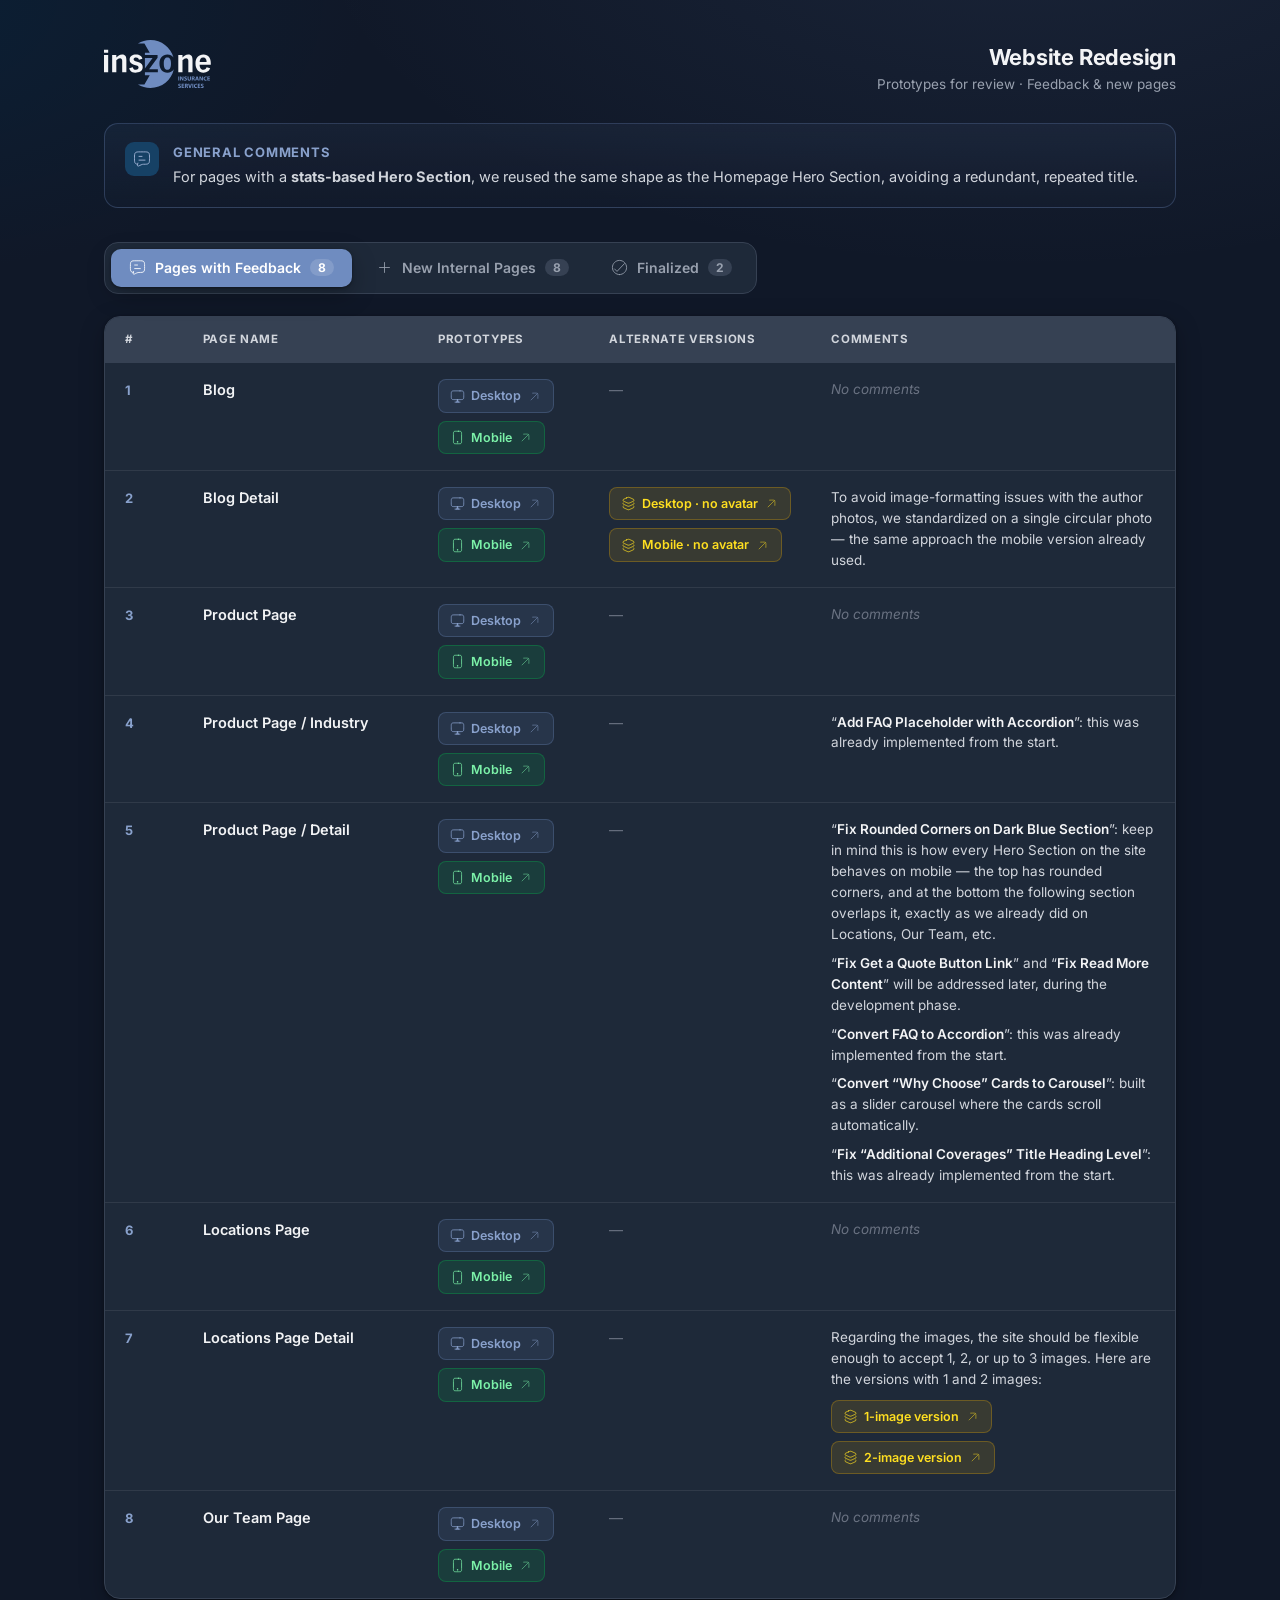
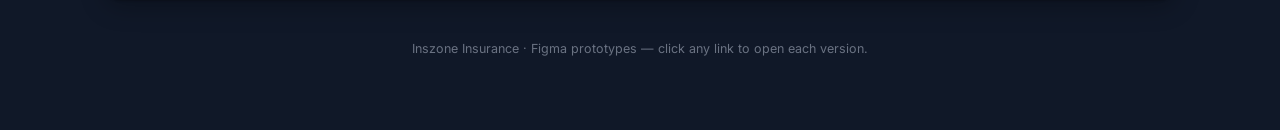
==== commit f1374805: "Add files via upload" ====
--- a/index.html
+++ b/index.html
@@ -4,7 +4,7 @@
 <head>
   <meta charset="utf-8" />
   <meta name="viewport" content="width=device-width, initial-scale=1" />
-  <title>Inszone · Internal Pages — Prototypes & Feedback</title>
+  <title>Inszone | Prototypes & Feedback</title>
   <link rel="preconnect" href="https://fonts.googleapis.com" />
   <link rel="preconnect" href="https://fonts.gstatic.com" crossorigin />
   <link href="https://fonts.googleapis.com/css2?family=Inter:wght@400;500;600;700;800&display=swap" rel="stylesheet" />
@@ -83,7 +83,7 @@
         </svg>
       </div>
       <div class="brand-text">
-        <h1>Internal Pages</h1>
+        <h1>Website Redesign</h1>
         <p>Prototypes for review · Feedback &amp; new pages</p>
       </div>
     </header>
@@ -103,6 +103,9 @@
       </button>
       <button class="tab" role="tab" aria-selected="false" aria-controls="panel-new" id="tab-new">
         <span class="ico-slot" data-icon="add-01"></span> New Internal Pages <span class="count" id="count-new"></span>
+      </button>
+      <button class="tab" role="tab" aria-selected="false" aria-controls="panel-finalized" id="tab-finalized">
+        <span class="ico-slot" data-icon="check"></span> Finalized <span class="count" id="count-finalized"></span>
       </button>
     </div>
 
@@ -144,6 +147,25 @@
       </div>
     </section>
 
+    <section class="panel" id="panel-finalized" role="tabpanel" aria-labelledby="tab-finalized">
+      <div class="table-card">
+        <div class="table-scroll">
+          <table>
+            <thead>
+              <tr>
+                <th class="col-num">#</th>
+                <th class="col-name">Page name</th>
+                <th class="col-links">Prototypes</th>
+                <th class="col-variants">Alternate versions</th>
+                <th class="col-notes">Comments</th>
+              </tr>
+            </thead>
+            <tbody id="tbody-finalized"></tbody>
+          </table>
+        </div>
+      </div>
+    </section>
+
     <footer class="page-foot">
       Inszone Insurance · Figma prototypes — click any link to open each version.
     </footer>
@@ -152,15 +174,6 @@
   <script>
     /* ─── Datos ──────────────────────────────────────────────────────────── */
     const feedbackPages = [
-      {
-        name: "Quote Form",
-        links: [
-          { label: "Desktop", url: "https://www.figma.com/proto/YZpbdZ5BFtrTsjHxauWKpy/INS---Website-Redesign---Quote-Form?node-id=11111-1021&p=f&t=vGOnBTK39bQbZpjL-0&scaling=scale-down-width&content-scaling=fixed&page-id=9163%3A3715&hotspot-hints=0&hide-ui=1" },
-          { label: "Mobile", type: "mobile", url: "https://www.figma.com/proto/YZpbdZ5BFtrTsjHxauWKpy/INS---Website-Redesign---Quote-Form?node-id=11202-3881&t=vGOnBTK39bQbZpjL-0&scaling=scale-down&content-scaling=fixed&page-id=9291%3A5561&hotspot-hints=0&hide-ui=1" },
-          { label: "Test Vertical Layout", type: "extra", url: "https://www.figma.com/proto/YZpbdZ5BFtrTsjHxauWKpy/INS---Website-Redesign---Quote-Form?node-id=11414-5012&t=vGOnBTK39bQbZpjL-0&scaling=scale-down&content-scaling=fixed&page-id=9291%3A5561&hotspot-hints=0&hide-ui=1" }
-        ],
-        note: "In my view, too much space is wasted on the sides — a horizontal layout works better."
-      },
       {
         name: "Blog",
         links: [
@@ -238,9 +251,14 @@
         name: "About Us",
         links: [
           { label: "Desktop", url: "https://www.figma.com/proto/UpEOBiVgiO82fT0ThjLnTv/INS---Internal-Pages-Redesign---Phase-2?node-id=14439-1572&t=mnhhRnVTNSueeBBx-0&scaling=scale-down-width&content-scaling=fixed&page-id=12314%3A6522&hotspot-hints=0&hide-ui=1" },
-          { label: "Mobile", type: "mobile", url: "https://www.figma.com/proto/UpEOBiVgiO82fT0ThjLnTv/INS---Internal-Pages-Redesign---Phase-2?node-id=14448-8901&t=mnhhRnVTNSueeBBx-0&scaling=scale-down&content-scaling=fixed&page-id=14448%3A8900&starting-point-node-id=14448%3A8901&hotspot-hints=0&hide-ui=1" }
-        ],
-        note: "For this page we organized the information so it isn't tiring or dull for the user to read, avoiding the large blocks of text the current site has. Even so, we'll work on a version with the horizontal timeline, as agreed in the meeting."
+          { label: "Mobile", type: "mobile", url: "https://www.figma.com/proto/UpEOBiVgiO82fT0ThjLnTv/INS---Internal-Pages-Redesign---Phase-2?node-id=14448-8901&t=mnhhRnVTNSueeBBx-0&scaling=scale-down&content-scaling=fixed&page-id=14448%3A8900&starting-point-node-id=14448%3A8901&hotspot-hints=0&hide-ui=1" },
+          { label: "Horizontal timeline · Desktop", type: "extra", url: "https://www.figma.com/proto/UpEOBiVgiO82fT0ThjLnTv/INS---Internal-Pages-Redesign---Phase-2?node-id=14641-557&t=bAm8FVS8mGsnycGQ-0&scaling=scale-down-width&content-scaling=fixed&page-id=14641%3A556&hotspot-hints=0&hide-ui=1" },
+          { label: "Horizontal timeline · Mobile", type: "extra", url: "https://www.figma.com/proto/UpEOBiVgiO82fT0ThjLnTv/INS---Internal-Pages-Redesign---Phase-2?node-id=14750-2441&t=dGroOth4KyFzJMc3-0&scaling=scale-down&content-scaling=fixed&page-id=14750%3A2440&starting-point-node-id=14750%3A2441&hotspot-hints=0&hide-ui=1" }
+        ],
+        note: "For this page we organized the information so it isn't tiring or dull for the user to read, avoiding the large blocks of text the current site has. Even so, we'll work on a version with the horizontal timeline, as agreed in the meeting. This live demo shows how the horizontal scroll should behave:",
+        noteLinks: [
+          { label: "Live horizontal-scroll demo", type: "extra", url: "https://inszone-about-us-timeline-horizonta.vercel.app/" }
+        ]
       },
       {
         name: "M&A",
@@ -295,6 +313,26 @@
         links: [
           { label: "Desktop", url: "https://www.figma.com/proto/UpEOBiVgiO82fT0ThjLnTv/INS---Internal-Pages-Redesign---Phase-2?node-id=14531-2637&t=0LzGRgh2VnkREP2Z-0&scaling=scale-down-width&content-scaling=fixed&page-id=14523%3A275&hotspot-hints=0&hide-ui=1" },
           { label: "Mobile", type: "mobile", url: "https://www.figma.com/proto/UpEOBiVgiO82fT0ThjLnTv/INS---Internal-Pages-Redesign---Phase-2?node-id=14529-1916&p=f&t=0LzGRgh2VnkREP2Z-0&scaling=scale-down&content-scaling=fixed&page-id=14529%3A723&hotspot-hints=0&hide-ui=1" }
+        ],
+        note: ""
+      }
+    ];
+
+    /* ─── Finalized (approved) pages ─── DUMMY LINKS — replace with real ones ── */
+    const finalizedPages = [
+      {
+        name: "Home Page",
+        links: [
+          { label: "Desktop", url: "https://www.figma.com/proto/7MlPvvE7I7fXvHrZcD4aOK/INS---Website-Redesign-Final?node-id=9163-3772&t=nLs7lRjgSwk6Hi96-0&scaling=scale-down-width&content-scaling=fixed&page-id=9163%3A3715&starting-point-node-id=9163%3A3772&hotspot-hints=0&hide-ui=1" },
+          { label: "Mobile", type: "mobile", url: "https://www.figma.com/proto/7MlPvvE7I7fXvHrZcD4aOK/INS---Website-Redesign-Final?node-id=9291-5562&t=nLs7lRjgSwk6Hi96-0&scaling=scale-down&content-scaling=fixed&page-id=9291%3A5561&starting-point-node-id=9291%3A5562&hotspot-hints=0&hide-ui=1" }
+        ],
+        note: ""
+      },
+      {
+        name: "Quote Page",
+        links: [
+          { label: "Desktop", url: "https://www.figma.com/proto/YZpbdZ5BFtrTsjHxauWKpy/INS---Website-Redesign---Quote-Form?node-id=11583-5110&t=E9wktsJiEAxZBG5X-0&scaling=scale-down-width&content-scaling=fixed&page-id=11583%3A5100&hotspot-hints=0&hide-ui=1" },
+          { label: "Mobile", type: "mobile", url: "https://www.figma.com/proto/YZpbdZ5BFtrTsjHxauWKpy/INS---Website-Redesign---Quote-Form?node-id=11202-3881&t=E9wktsJiEAxZBG5X-0&scaling=scale-down&content-scaling=fixed&page-id=9291%3A5561&hotspot-hints=0&hide-ui=1" }
         ],
         note: ""
       }
@@ -328,6 +366,10 @@
       ],
       "arrow-up-right-01": [
         "M9 6.65032C9 6.65032 15.9383 6.10759 16.9154 7.08463C17.8924 8.06167 17.3496 15 17.3496 15M16.5 7.5L6.5 17.5"
+      ],
+      "check": [
+        "M5 14L8.5 17.5L19 6.5",
+        "M12 22C6.47715 22 2 17.5228 2 12C2 6.47715 6.47715 2 12 2C17.5228 2 22 6.47715 22 12C22 17.5228 17.5228 22 12 22Z"
       ]
     };
 
@@ -377,8 +419,10 @@
 
     renderRows(feedbackPages, "tbody-feedback");
     renderRows(newPages, "tbody-new");
+    renderRows(finalizedPages, "tbody-finalized");
     document.getElementById("count-feedback").textContent = feedbackPages.length;
     document.getElementById("count-new").textContent = newPages.length;
+    document.getElementById("count-finalized").textContent = finalizedPages.length;
 
     /* Fill static icon slots (callout + tabs). */
     document.querySelectorAll("[data-icon]").forEach(el => { el.innerHTML = icon(el.dataset.icon); });
